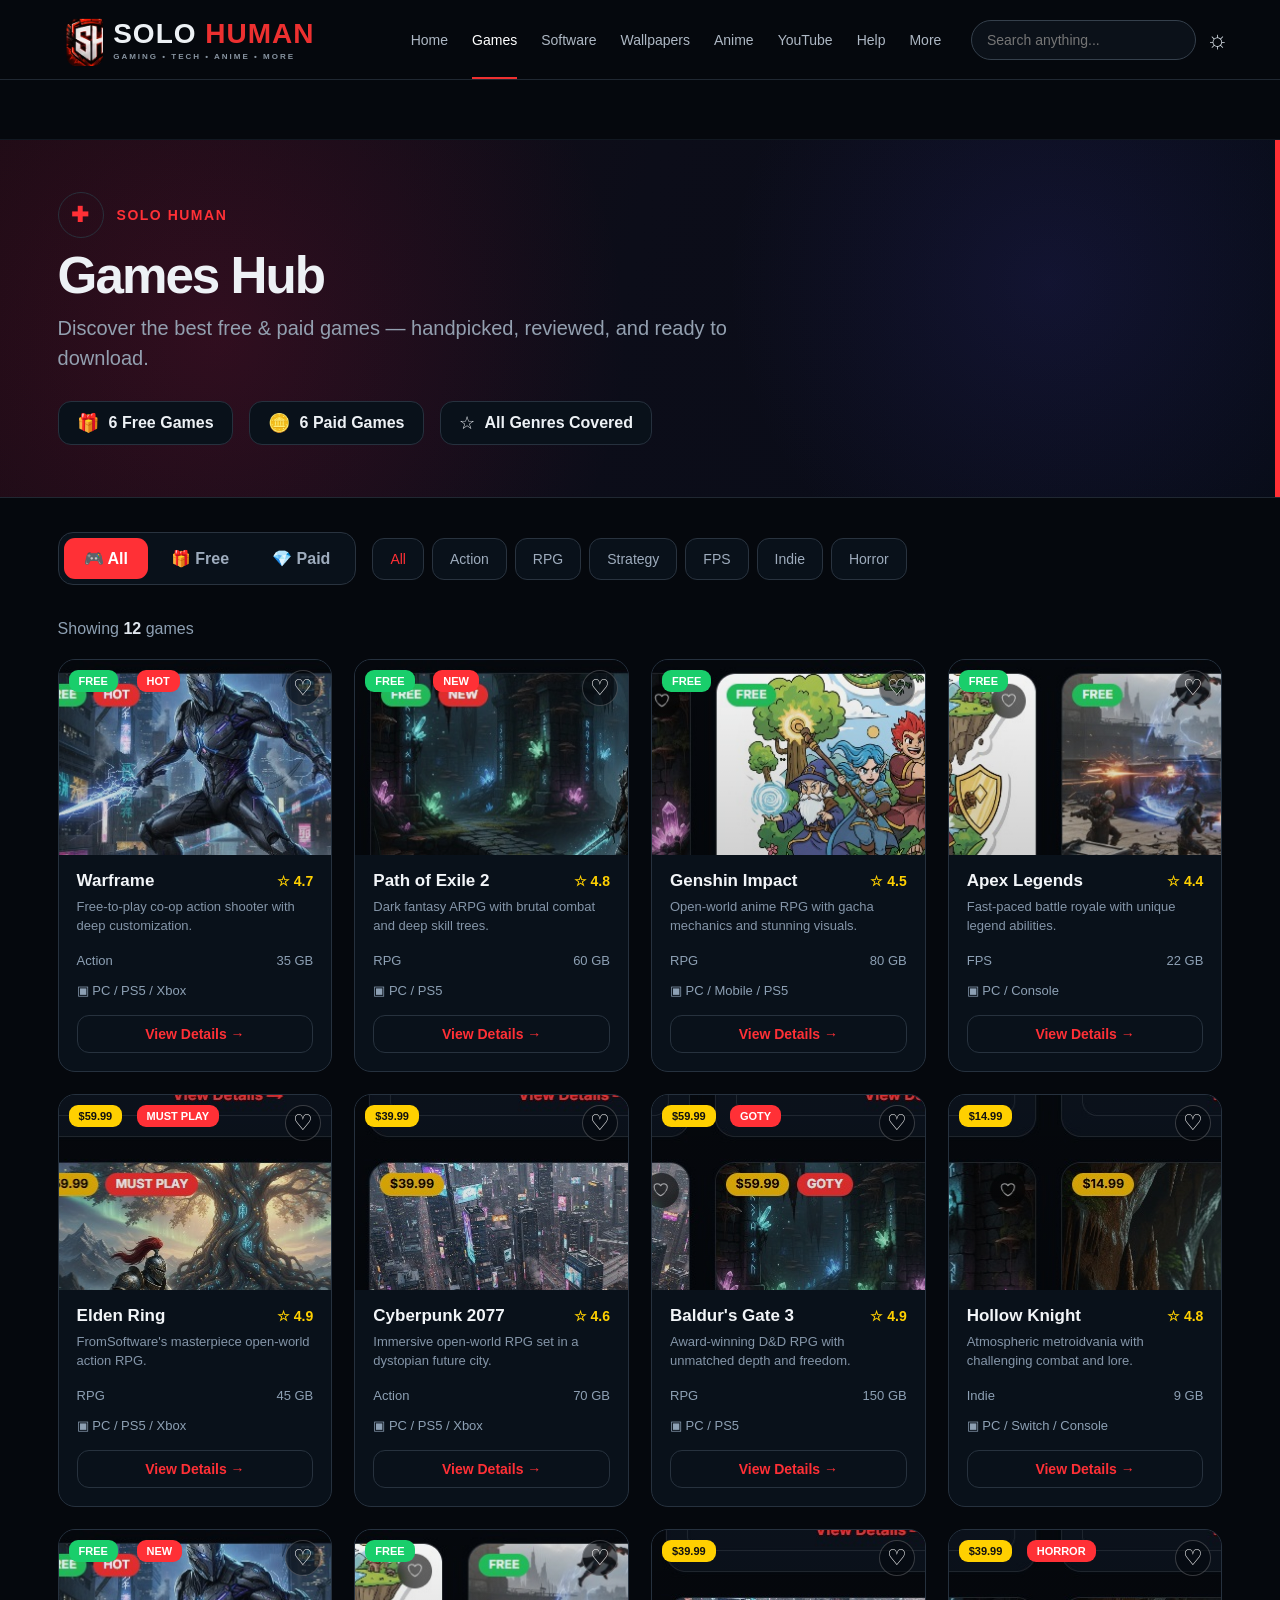
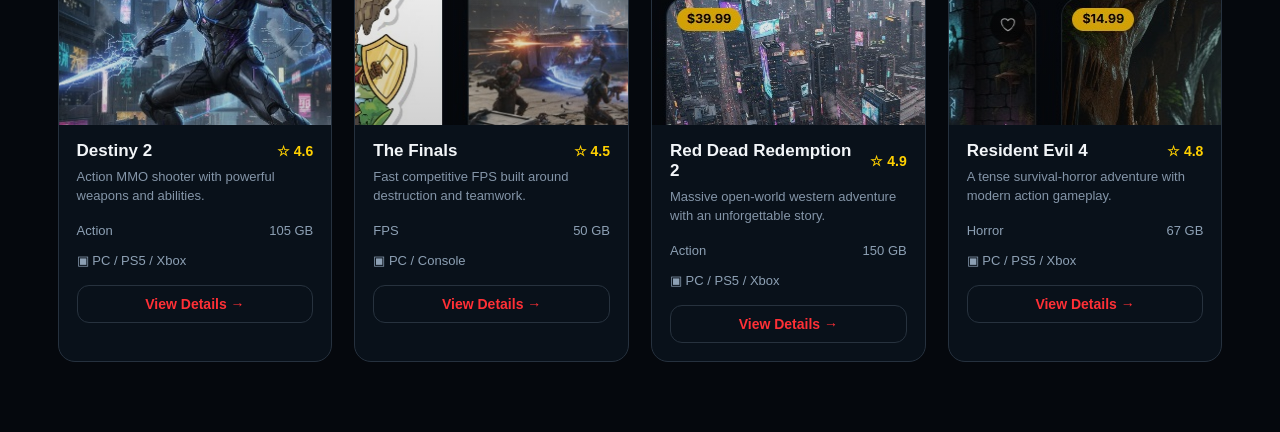
==== games.html @ 9a45461b "Add files via upload" ====
<!doctype html>
<html lang="en">
<head>
<meta charset="utf-8">
<meta name="viewport" content="width=device-width,initial-scale=1">
<title>Games Hub — Solo Human</title>
<style>
*{box-sizing:border-box}
html{scroll-behavior:smooth}
body{margin:0;background:#05080d;color:#edf1f5;font-family:Inter,Segoe UI,Arial,sans-serif}
a{text-decoration:none;color:inherit}
.games-nav{height:80px;display:flex;align-items:center;gap:28px;padding:0 4%;background:#05080d;border-bottom:1px solid #202832}
.brand{display:flex;align-items:center;gap:10px;min-width:330px}
.brand img{width:52px;height:52px;object-fit:cover;border-radius:10px}
.brand span{font-size:28px;font-weight:900;letter-spacing:1px}
.brand i{font-style:normal;color:#ed3030}
.brand small{display:block;font-size:8px;color:#8793a0;letter-spacing:2px;margin-top:2px}
.games-nav nav{display:flex;gap:24px;flex:1;justify-content:center}
.games-nav nav a{font-size:14px;color:#aeb8c4;padding:31px 0;position:relative}
.games-nav nav a:hover,.games-nav nav a.active{color:#fff}
.games-nav nav a.active:after{content:"";position:absolute;left:0;right:0;bottom:0;height:2px;background:#ef3030}
.nav-actions{display:flex;align-items:center;gap:10px}
.nav-actions input{width:225px;background:#0b1119;border:1px solid #35404c;border-radius:24px;padding:11px 15px;color:#fff;outline:none;font-size:14px}
.nav-actions span{font-size:25px;color:#d8e0e7}
.spacer{height:60px;background:#05080d;border-bottom:1px solid #111821}

.games-hero{position:relative;min-height:358px;padding:52px 4.5% 48px;overflow:hidden;border-bottom:1px solid #202832;background:
radial-gradient(circle at 82% 40%,rgba(65,60,180,.16),transparent 30%),
radial-gradient(circle at 17% 55%,rgba(190,25,75,.17),transparent 38%),
linear-gradient(105deg,#190b14 0%,#0c0d19 48%,#080c18 100%)}
.games-hero:after{content:"";position:absolute;right:0;top:0;width:5px;height:100%;background:#ff3036}
.games-hero-inner{max-width:1510px;margin:auto}
.games-kicker{display:flex;align-items:center;gap:13px;margin-bottom:12px;color:#ff3036;font-size:14px;font-weight:900;letter-spacing:1.5px}
.games-kicker-icon{display:grid;place-items:center;width:46px;height:46px;border:1px solid #29303b;border-radius:50%;font-size:21px}
.games-hero h1{margin:0 0 12px;font-size:clamp(48px,4vw,62px);line-height:1;font-weight:900;letter-spacing:-2px}
.games-hero p{max-width:760px;margin:0;color:#93a0b0;font-size:20px;line-height:1.5}
.games-stats{display:flex;flex-wrap:wrap;gap:16px;margin-top:28px}
.games-stat{display:flex;align-items:center;gap:10px;padding:10px 18px;border:1px solid #26313e;border-radius:13px;background:#09111a;font-size:16px}
.games-stat span{font-size:18px}

.games-content{max-width:1510px;margin:auto;padding:34px 4.5% 70px}
.games-filters{display:flex;align-items:center;gap:16px;flex-wrap:wrap;margin-bottom:35px}
.price-filter{display:flex;align-items:center;padding:5px;gap:3px;border:1px solid #29333f;border-radius:15px;background:#09111a}
.game-filter,.genre-filter{border:0;color:#9eacbd;background:transparent;cursor:pointer;font:inherit}
.game-filter{padding:11px 20px;border-radius:11px;font-weight:700}
.game-filter.active{color:#fff;background:#ff3036}
.genre-filters{display:flex;flex-wrap:wrap;gap:8px}
.genre-filter{padding:12px 17px;border:1px solid #29333f;border-radius:12px;background:#09111a;font-size:14px}
.genre-filter.active{color:#ff3036}
.games-result{margin-bottom:21px;color:#8ea0b3;font-size:16px}
.games-result b{color:#dfe5ec}

.games-grid{display:grid;grid-template-columns:repeat(4,minmax(0,1fr));gap:22px}
.game-card{overflow:hidden;border:1px solid #26313e;border-radius:17px;background:#09111a;transition:.2s}
.game-card:hover{transform:translateY(-4px);border-color:#3a4654}
.game-art{position:relative;height:195px;overflow:hidden;background:#111923 center/cover no-repeat}
.game-art:after{content:"";position:absolute;inset:0;background:linear-gradient(180deg,rgba(0,0,0,.03),rgba(0,0,0,.18))}
.game-badge,.game-tag{position:absolute;top:10px;z-index:2;padding:5px 10px;border-radius:9px;font-size:11px;font-weight:900}
.game-badge{left:10px}
.game-tag{left:78px}
.game-badge.free{color:#fff;background:#19ce6b}
.game-badge.paid{color:#111;background:#ffd000}
.game-tag{color:#fff;background:#ff3036}
.favorite{position:absolute;top:10px;right:10px;z-index:3;width:36px;height:36px;border:1px solid rgba(255,255,255,.2);border-radius:50%;color:#fff;background:rgba(5,8,13,.55);cursor:pointer;font-size:22px}
.favorite.saved{color:#ff4a4a}
.game-art strong{display:none}
.game-body{padding:16px 18px 18px}
.game-title-row{display:flex;align-items:center;justify-content:space-between;gap:10px}
.game-title-row h3{margin:0;color:#f2f5f8;font-size:17px}
.game-rating{flex-shrink:0;color:#ffd000;font-size:14px;font-weight:800}
.game-body>p{min-height:42px;margin:7px 0 13px;color:#8495a8;font-size:13px;line-height:1.45}
.game-meta{display:flex;justify-content:space-between;margin-bottom:15px;color:#8da0b4;font-size:13px}
.game-platforms{margin-bottom:17px;color:#8da0b4;font-size:13px}
.game-details{display:block;width:100%;padding:10px;border:1px solid #27323e;border-radius:12px;text-align:center;color:#ff3036;font-size:14px;font-weight:800}
.game-details:hover{color:#fff;background:#ff3036}
.game-hidden{display:none!important}

@media(max-width:1200px){.games-grid{grid-template-columns:repeat(3,minmax(0,1fr))}.games-nav nav{gap:15px}.brand{min-width:270px}}
@media(max-width:900px){.games-nav nav{display:none}.games-grid{grid-template-columns:repeat(2,minmax(0,1fr))}.brand{min-width:auto}.nav-actions input{width:170px}}
@media(max-width:600px){.games-grid{grid-template-columns:1fr}.games-hero{padding:48px 6%}.games-content{padding-left:6%;padding-right:6%}.games-hero p{font-size:17px}.games-stat{width:100%}.games-filters{align-items:stretch;flex-direction:column}}
</style>
</head>
<body>
<header class="games-nav">
  <a class="brand" href="index.html">
    <img src="sh-logo.png" alt="SH">
    <span>SOLO <i>HUMAN</i><small>GAMING • TECH • ANIME • MORE</small></span>
  </a>
  <nav>
    <a href="index.html">Home</a>
    <a class="active" href="games.html">Games</a>
    <a href="index.html#software">Software</a>
    <a href="index.html#wallpapers">Wallpapers</a>
    <a href="index.html#anime">Anime</a>
    <a href="index.html#youtube">YouTube</a>
    <a href="index.html#support">Help</a>
    <a href="index.html#more">More</a>
  </nav>
  <div class="nav-actions">
    <input placeholder="Search anything..." aria-label="Search">
    <span>☼</span>
  </div>
</header>

<div class="spacer"></div>

<section class="games-hero">
  <div class="games-hero-inner">
    <div class="games-kicker"><span class="games-kicker-icon">✚</span> SOLO HUMAN</div>
    <h1>Games Hub</h1>
    <p>Discover the best free &amp; paid games — handpicked, reviewed, and ready to download.</p>
    <div class="games-stats">
      <div class="games-stat"><span>🎁</span><strong>6 Free Games</strong></div>
      <div class="games-stat"><span>🪙</span><strong>6 Paid Games</strong></div>
      <div class="games-stat"><span>☆</span><strong>All Genres Covered</strong></div>
    </div>
  </div>
</section>

<main class="games-content">
  <div class="games-filters">
    <div class="price-filter">
      <button class="game-filter active" data-type="all">🎮 All</button>
      <button class="game-filter" data-type="free">🎁 Free</button>
      <button class="game-filter" data-type="paid">💎 Paid</button>
    </div>
    <div class="genre-filters">
      <button class="genre-filter active" data-genre="all">All</button>
      <button class="genre-filter" data-genre="Action">Action</button>
      <button class="genre-filter" data-genre="RPG">RPG</button>
      <button class="genre-filter" data-genre="Strategy">Strategy</button>
      <button class="genre-filter" data-genre="FPS">FPS</button>
      <button class="genre-filter" data-genre="Indie">Indie</button>
      <button class="genre-filter" data-genre="Horror">Horror</button>
    </div>
  </div>

  <div class="games-result">Showing <b id="gameResultCount">12</b> games</div>
  <div class="games-grid">
    
      <article class="game-card" data-type="free" data-genre="Action">
        <div class="game-art" style="background-image:url('assets/warframe.jpg')">
          <span class="game-badge free">FREE</span>
          <span class="game-tag">HOT</span>
          <button class="favorite" aria-label="Favorite Warframe">♡</button>
        </div>
        <div class="game-body">
          <div class="game-title-row"><h3>Warframe</h3><span class="game-rating">☆ 4.7</span></div>
          <p>Free-to-play co-op action shooter with deep customization.</p>
          <div class="game-meta"><span>Action</span><span>35 GB</span></div>
          <div class="game-platforms">▣ PC / PS5 / Xbox</div>
          <a class="game-details" href="#" data-name="Warframe">View Details →</a>
        </div>
      </article>
    
      <article class="game-card" data-type="free" data-genre="RPG">
        <div class="game-art" style="background-image:url('assets/poe.jpg')">
          <span class="game-badge free">FREE</span>
          <span class="game-tag">NEW</span>
          <button class="favorite" aria-label="Favorite Path of Exile 2">♡</button>
        </div>
        <div class="game-body">
          <div class="game-title-row"><h3>Path of Exile 2</h3><span class="game-rating">☆ 4.8</span></div>
          <p>Dark fantasy ARPG with brutal combat and deep skill trees.</p>
          <div class="game-meta"><span>RPG</span><span>60 GB</span></div>
          <div class="game-platforms">▣ PC / PS5</div>
          <a class="game-details" href="#" data-name="Path of Exile 2">View Details →</a>
        </div>
      </article>
    
      <article class="game-card" data-type="free" data-genre="RPG">
        <div class="game-art" style="background-image:url('assets/genshin.jpg')">
          <span class="game-badge free">FREE</span>
          
          <button class="favorite" aria-label="Favorite Genshin Impact">♡</button>
        </div>
        <div class="game-body">
          <div class="game-title-row"><h3>Genshin Impact</h3><span class="game-rating">☆ 4.5</span></div>
          <p>Open-world anime RPG with gacha mechanics and stunning visuals.</p>
          <div class="game-meta"><span>RPG</span><span>80 GB</span></div>
          <div class="game-platforms">▣ PC / Mobile / PS5</div>
          <a class="game-details" href="#" data-name="Genshin Impact">View Details →</a>
        </div>
      </article>
    
      <article class="game-card" data-type="free" data-genre="FPS">
        <div class="game-art" style="background-image:url('assets/apex.jpg')">
          <span class="game-badge free">FREE</span>
          
          <button class="favorite" aria-label="Favorite Apex Legends">♡</button>
        </div>
        <div class="game-body">
          <div class="game-title-row"><h3>Apex Legends</h3><span class="game-rating">☆ 4.4</span></div>
          <p>Fast-paced battle royale with unique legend abilities.</p>
          <div class="game-meta"><span>FPS</span><span>22 GB</span></div>
          <div class="game-platforms">▣ PC / Console</div>
          <a class="game-details" href="#" data-name="Apex Legends">View Details →</a>
        </div>
      </article>
    
      <article class="game-card" data-type="paid" data-genre="RPG">
        <div class="game-art" style="background-image:url('assets/elden.jpg')">
          <span class="game-badge paid">$59.99</span>
          <span class="game-tag">MUST PLAY</span>
          <button class="favorite" aria-label="Favorite Elden Ring">♡</button>
        </div>
        <div class="game-body">
          <div class="game-title-row"><h3>Elden Ring</h3><span class="game-rating">☆ 4.9</span></div>
          <p>FromSoftware's masterpiece open-world action RPG.</p>
          <div class="game-meta"><span>RPG</span><span>45 GB</span></div>
          <div class="game-platforms">▣ PC / PS5 / Xbox</div>
          <a class="game-details" href="#" data-name="Elden Ring">View Details →</a>
        </div>
      </article>
    
      <article class="game-card" data-type="paid" data-genre="Action">
        <div class="game-art" style="background-image:url('assets/cyberpunk.jpg')">
          <span class="game-badge paid">$39.99</span>
          
          <button class="favorite" aria-label="Favorite Cyberpunk 2077">♡</button>
        </div>
        <div class="game-body">
          <div class="game-title-row"><h3>Cyberpunk 2077</h3><span class="game-rating">☆ 4.6</span></div>
          <p>Immersive open-world RPG set in a dystopian future city.</p>
          <div class="game-meta"><span>Action</span><span>70 GB</span></div>
          <div class="game-platforms">▣ PC / PS5 / Xbox</div>
          <a class="game-details" href="#" data-name="Cyberpunk 2077">View Details →</a>
        </div>
      </article>
    
      <article class="game-card" data-type="paid" data-genre="RPG">
        <div class="game-art" style="background-image:url('assets/bg3.jpg')">
          <span class="game-badge paid">$59.99</span>
          <span class="game-tag">GOTY</span>
          <button class="favorite" aria-label="Favorite Baldur's Gate 3">♡</button>
        </div>
        <div class="game-body">
          <div class="game-title-row"><h3>Baldur's Gate 3</h3><span class="game-rating">☆ 4.9</span></div>
          <p>Award-winning D&D RPG with unmatched depth and freedom.</p>
          <div class="game-meta"><span>RPG</span><span>150 GB</span></div>
          <div class="game-platforms">▣ PC / PS5</div>
          <a class="game-details" href="#" data-name="Baldur's Gate 3">View Details →</a>
        </div>
      </article>
    
      <article class="game-card" data-type="paid" data-genre="Indie">
        <div class="game-art" style="background-image:url('assets/hollow.jpg')">
          <span class="game-badge paid">$14.99</span>
          
          <button class="favorite" aria-label="Favorite Hollow Knight">♡</button>
        </div>
        <div class="game-body">
          <div class="game-title-row"><h3>Hollow Knight</h3><span class="game-rating">☆ 4.8</span></div>
          <p>Atmospheric metroidvania with challenging combat and lore.</p>
          <div class="game-meta"><span>Indie</span><span>9 GB</span></div>
          <div class="game-platforms">▣ PC / Switch / Console</div>
          <a class="game-details" href="#" data-name="Hollow Knight">View Details →</a>
        </div>
      </article>
    
      <article class="game-card" data-type="free" data-genre="Action">
        <div class="game-art" style="background-image:url('assets/warframe.jpg')">
          <span class="game-badge free">FREE</span>
          <span class="game-tag">NEW</span>
          <button class="favorite" aria-label="Favorite Destiny 2">♡</button>
        </div>
        <div class="game-body">
          <div class="game-title-row"><h3>Destiny 2</h3><span class="game-rating">☆ 4.6</span></div>
          <p>Action MMO shooter with powerful weapons and abilities.</p>
          <div class="game-meta"><span>Action</span><span>105 GB</span></div>
          <div class="game-platforms">▣ PC / PS5 / Xbox</div>
          <a class="game-details" href="#" data-name="Destiny 2">View Details →</a>
        </div>
      </article>
    
      <article class="game-card" data-type="free" data-genre="FPS">
        <div class="game-art" style="background-image:url('assets/apex.jpg')">
          <span class="game-badge free">FREE</span>
          
          <button class="favorite" aria-label="Favorite The Finals">♡</button>
        </div>
        <div class="game-body">
          <div class="game-title-row"><h3>The Finals</h3><span class="game-rating">☆ 4.5</span></div>
          <p>Fast competitive FPS built around destruction and teamwork.</p>
          <div class="game-meta"><span>FPS</span><span>50 GB</span></div>
          <div class="game-platforms">▣ PC / Console</div>
          <a class="game-details" href="#" data-name="The Finals">View Details →</a>
        </div>
      </article>
    
      <article class="game-card" data-type="paid" data-genre="Action">
        <div class="game-art" style="background-image:url('assets/cyberpunk.jpg')">
          <span class="game-badge paid">$39.99</span>
          
          <button class="favorite" aria-label="Favorite Red Dead Redemption 2">♡</button>
        </div>
        <div class="game-body">
          <div class="game-title-row"><h3>Red Dead Redemption 2</h3><span class="game-rating">☆ 4.9</span></div>
          <p>Massive open-world western adventure with an unforgettable story.</p>
          <div class="game-meta"><span>Action</span><span>150 GB</span></div>
          <div class="game-platforms">▣ PC / PS5 / Xbox</div>
          <a class="game-details" href="#" data-name="Red Dead Redemption 2">View Details →</a>
        </div>
      </article>
    
      <article class="game-card" data-type="paid" data-genre="Horror">
        <div class="game-art" style="background-image:url('assets/hollow.jpg')">
          <span class="game-badge paid">$39.99</span>
          <span class="game-tag">HORROR</span>
          <button class="favorite" aria-label="Favorite Resident Evil 4">♡</button>
        </div>
        <div class="game-body">
          <div class="game-title-row"><h3>Resident Evil 4</h3><span class="game-rating">☆ 4.8</span></div>
          <p>A tense survival-horror adventure with modern action gameplay.</p>
          <div class="game-meta"><span>Horror</span><span>67 GB</span></div>
          <div class="game-platforms">▣ PC / PS5 / Xbox</div>
          <a class="game-details" href="#" data-name="Resident Evil 4">View Details →</a>
        </div>
      </article>
    
  </div>
</main>

<script>
document.addEventListener("DOMContentLoaded", () => {
  const cards = [...document.querySelectorAll(".game-card")];
  const count = document.getElementById("gameResultCount");
  let type = "all";
  let genre = "all";

  function render() {
    let visible = 0;
    cards.forEach(card => {
      const okType = type === "all" || card.dataset.type === type;
      const okGenre = genre === "all" || card.dataset.genre === genre;
      card.classList.toggle("game-hidden", !(okType && okGenre));
      if (okType && okGenre) visible++;
    });
    count.textContent = visible;
  }

  document.querySelectorAll(".game-filter").forEach(btn => {
    btn.addEventListener("click", () => {
      document.querySelectorAll(".game-filter").forEach(b => b.classList.remove("active"));
      btn.classList.add("active");
      type = btn.dataset.type;
      render();
    });
  });

  document.querySelectorAll(".genre-filter").forEach(btn => {
    btn.addEventListener("click", () => {
      document.querySelectorAll(".genre-filter").forEach(b => b.classList.remove("active"));
      btn.classList.add("active");
      genre = btn.dataset.genre;
      render();
    });
  });

  document.querySelectorAll(".favorite").forEach(btn => {
    btn.addEventListener("click", e => {
      e.preventDefault();
      btn.classList.toggle("saved");
      btn.textContent = btn.classList.contains("saved") ? "♥" : "♡";
    });
  });

  document.querySelectorAll(".game-details").forEach(link => {
    link.addEventListener("click", e => {
      e.preventDefault();
      alert(link.dataset.name + "\n\nGame details page coming next.");
    });
  });

  render();
});
</script>
</body>
</html>
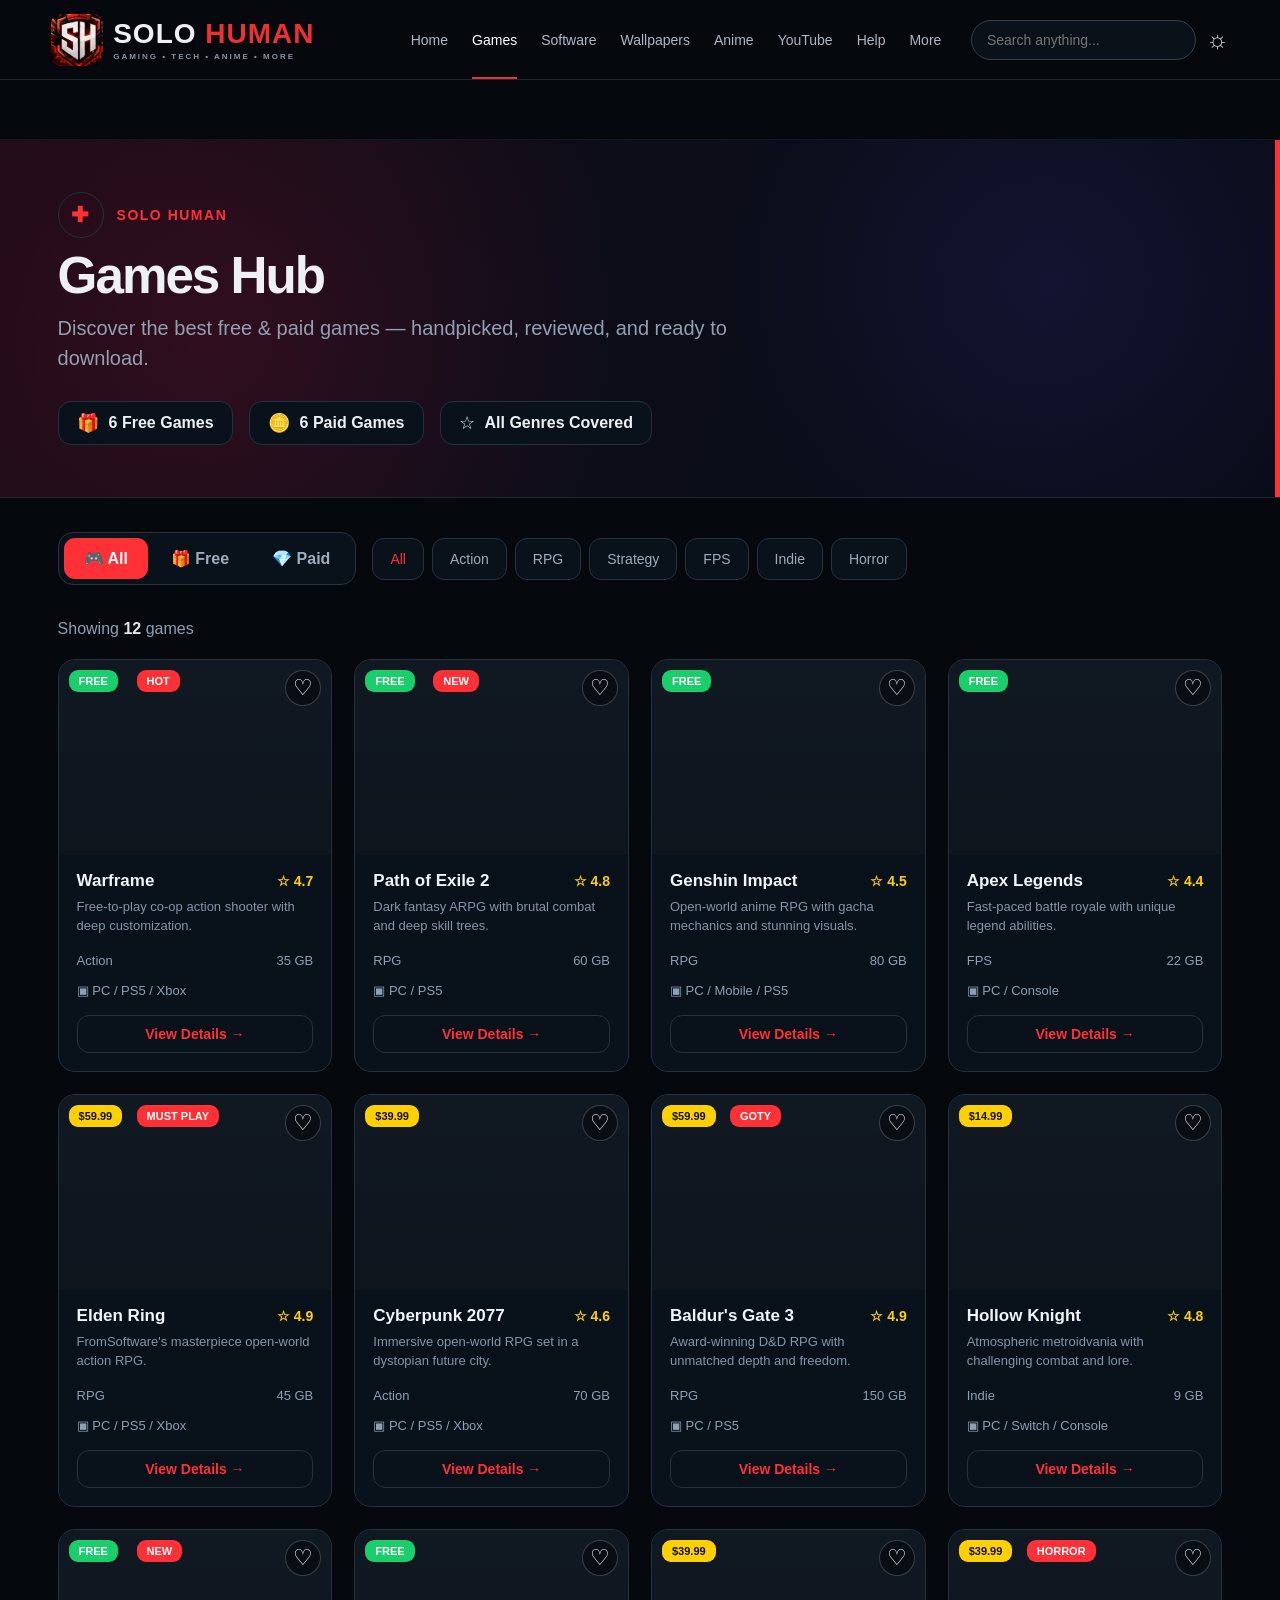
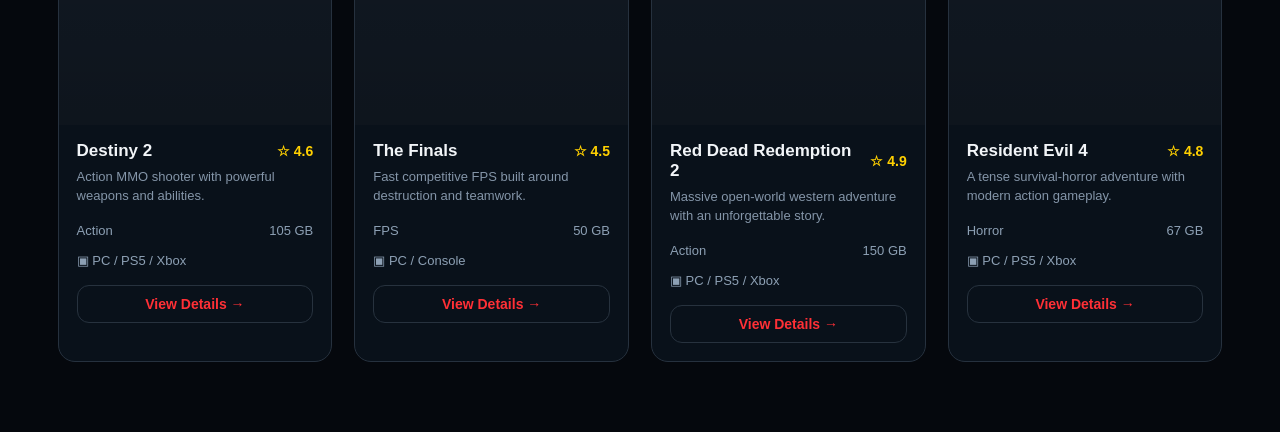
==== commit e0ec0b87: "Add files via upload" ====
--- a/games.html
+++ b/games.html
@@ -1,33 +1,27 @@
 <!doctype html>
 <html lang="en">
-<head>
-<meta charset="utf-8">
-<meta name="viewport" content="width=device-width,initial-scale=1">
-<title>Games Hub — Solo Human</title>
-<style>
+<head><meta charset="utf-8"><meta name="viewport" content="width=device-width,initial-scale=1">
+<title>Games Hub — Solo Human</title><link rel="icon" href="sh-logo.png"><style>
 *{box-sizing:border-box}
 html{scroll-behavior:smooth}
 body{margin:0;background:#05080d;color:#edf1f5;font-family:Inter,Segoe UI,Arial,sans-serif}
 a{text-decoration:none;color:inherit}
 .games-nav{height:80px;display:flex;align-items:center;gap:28px;padding:0 4%;background:#05080d;border-bottom:1px solid #202832}
-.brand{display:flex;align-items:center;gap:10px;min-width:330px}
-.brand img{width:52px;height:52px;object-fit:cover;border-radius:10px}
-.brand span{font-size:28px;font-weight:900;letter-spacing:1px}
-.brand i{font-style:normal;color:#ed3030}
-.brand small{display:block;font-size:8px;color:#8793a0;letter-spacing:2px;margin-top:2px}
+.games-brand{display:flex;align-items:center;gap:10px;min-width:330px}
+.games-brand img{width:52px;height:52px;object-fit:cover;border-radius:10px}
+.games-brand span{font-size:28px;font-weight:900;letter-spacing:1px}
+.games-brand i{font-style:normal;color:#ed3030}
+.games-brand small{display:block;font-size:8px;color:#8793a0;letter-spacing:2px;margin-top:2px}
 .games-nav nav{display:flex;gap:24px;flex:1;justify-content:center}
 .games-nav nav a{font-size:14px;color:#aeb8c4;padding:31px 0;position:relative}
 .games-nav nav a:hover,.games-nav nav a.active{color:#fff}
 .games-nav nav a.active:after{content:"";position:absolute;left:0;right:0;bottom:0;height:2px;background:#ef3030}
-.nav-actions{display:flex;align-items:center;gap:10px}
-.nav-actions input{width:225px;background:#0b1119;border:1px solid #35404c;border-radius:24px;padding:11px 15px;color:#fff;outline:none;font-size:14px}
-.nav-actions span{font-size:25px;color:#d8e0e7}
-.spacer{height:60px;background:#05080d;border-bottom:1px solid #111821}
+.games-actions{display:flex;align-items:center;gap:10px}
+.games-actions input{width:225px;background:#0b1119;border:1px solid #35404c;border-radius:24px;padding:11px 15px;color:#fff;outline:none;font-size:14px}
+.games-actions span{font-size:25px;color:#d8e0e7}
+.games-spacer{height:60px;background:#05080d;border-bottom:1px solid #111821}
 
-.games-hero{position:relative;min-height:358px;padding:52px 4.5% 48px;overflow:hidden;border-bottom:1px solid #202832;background:
-radial-gradient(circle at 82% 40%,rgba(65,60,180,.16),transparent 30%),
-radial-gradient(circle at 17% 55%,rgba(190,25,75,.17),transparent 38%),
-linear-gradient(105deg,#190b14 0%,#0c0d19 48%,#080c18 100%)}
+.games-hero{position:relative;min-height:358px;padding:52px 4.5% 48px;overflow:hidden;border-bottom:1px solid #202832;background:radial-gradient(circle at 82% 40%,rgba(65,60,180,.16),transparent 30%),radial-gradient(circle at 17% 55%,rgba(190,25,75,.17),transparent 38%),linear-gradient(105deg,#190b14 0%,#0c0d19 48%,#080c18 100%)}
 .games-hero:after{content:"";position:absolute;right:0;top:0;width:5px;height:100%;background:#ff3036}
 .games-hero-inner{max-width:1510px;margin:auto}
 .games-kicker{display:flex;align-items:center;gap:13px;margin-bottom:12px;color:#ff3036;font-size:14px;font-weight:900;letter-spacing:1.5px}
@@ -37,7 +31,6 @@
 .games-stats{display:flex;flex-wrap:wrap;gap:16px;margin-top:28px}
 .games-stat{display:flex;align-items:center;gap:10px;padding:10px 18px;border:1px solid #26313e;border-radius:13px;background:#09111a;font-size:16px}
 .games-stat span{font-size:18px}
-
 .games-content{max-width:1510px;margin:auto;padding:34px 4.5% 70px}
 .games-filters{display:flex;align-items:center;gap:16px;flex-wrap:wrap;margin-bottom:35px}
 .price-filter{display:flex;align-items:center;padding:5px;gap:3px;border:1px solid #29333f;border-radius:15px;background:#09111a}
@@ -49,7 +42,6 @@
 .genre-filter.active{color:#ff3036}
 .games-result{margin-bottom:21px;color:#8ea0b3;font-size:16px}
 .games-result b{color:#dfe5ec}
-
 .games-grid{display:grid;grid-template-columns:repeat(4,minmax(0,1fr));gap:22px}
 .game-card{overflow:hidden;border:1px solid #26313e;border-radius:17px;background:#09111a;transition:.2s}
 .game-card:hover{transform:translateY(-4px);border-color:#3a4654}
@@ -63,7 +55,6 @@
 .game-tag{color:#fff;background:#ff3036}
 .favorite{position:absolute;top:10px;right:10px;z-index:3;width:36px;height:36px;border:1px solid rgba(255,255,255,.2);border-radius:50%;color:#fff;background:rgba(5,8,13,.55);cursor:pointer;font-size:22px}
 .favorite.saved{color:#ff4a4a}
-.game-art strong{display:none}
 .game-body{padding:16px 18px 18px}
 .game-title-row{display:flex;align-items:center;justify-content:space-between;gap:10px}
 .game-title-row h3{margin:0;color:#f2f5f8;font-size:17px}
@@ -74,306 +65,99 @@
 .game-details{display:block;width:100%;padding:10px;border:1px solid #27323e;border-radius:12px;text-align:center;color:#ff3036;font-size:14px;font-weight:800}
 .game-details:hover{color:#fff;background:#ff3036}
 .game-hidden{display:none!important}
-
-@media(max-width:1200px){.games-grid{grid-template-columns:repeat(3,minmax(0,1fr))}.games-nav nav{gap:15px}.brand{min-width:270px}}
-@media(max-width:900px){.games-nav nav{display:none}.games-grid{grid-template-columns:repeat(2,minmax(0,1fr))}.brand{min-width:auto}.nav-actions input{width:170px}}
+@media(max-width:1200px){.games-grid{grid-template-columns:repeat(3,minmax(0,1fr))}.games-nav nav{gap:15px}.games-brand{min-width:270px}}
+@media(max-width:900px){.games-nav nav{display:none}.games-grid{grid-template-columns:repeat(2,minmax(0,1fr))}.games-brand{min-width:auto}.games-actions input{width:170px}}
 @media(max-width:600px){.games-grid{grid-template-columns:1fr}.games-hero{padding:48px 6%}.games-content{padding-left:6%;padding-right:6%}.games-hero p{font-size:17px}.games-stat{width:100%}.games-filters{align-items:stretch;flex-direction:column}}
-</style>
-</head>
+</style></head>
 <body>
 <header class="games-nav">
-  <a class="brand" href="index.html">
-    <img src="sh-logo.png" alt="SH">
-    <span>SOLO <i>HUMAN</i><small>GAMING • TECH • ANIME • MORE</small></span>
-  </a>
-  <nav>
-    <a href="index.html">Home</a>
-    <a class="active" href="games.html">Games</a>
-    <a href="index.html#software">Software</a>
-    <a href="index.html#wallpapers">Wallpapers</a>
-    <a href="index.html#anime">Anime</a>
-    <a href="index.html#youtube">YouTube</a>
-    <a href="index.html#support">Help</a>
-    <a href="index.html#more">More</a>
-  </nav>
-  <div class="nav-actions">
-    <input placeholder="Search anything..." aria-label="Search">
-    <span>☼</span>
-  </div>
+<a class="games-brand" href="index.html"><img src="sh-logo.png" alt="SH"><span>SOLO <i>HUMAN</i><small>GAMING • TECH • ANIME • MORE</small></span></a>
+<nav><a href="index.html">Home</a><a class="active" href="games.html">Games</a><a href="index.html#software">Software</a><a href="index.html#wallpapers">Wallpapers</a><a href="index.html#anime">Anime</a><a href="index.html#youtube">YouTube</a><a href="index.html#support">Help</a><a href="index.html#more">More</a></nav>
+<div class="games-actions"><input placeholder="Search anything..."><span>☼</span></div>
 </header>
-
-<div class="spacer"></div>
-
-<section class="games-hero">
-  <div class="games-hero-inner">
-    <div class="games-kicker"><span class="games-kicker-icon">✚</span> SOLO HUMAN</div>
-    <h1>Games Hub</h1>
-    <p>Discover the best free &amp; paid games — handpicked, reviewed, and ready to download.</p>
-    <div class="games-stats">
-      <div class="games-stat"><span>🎁</span><strong>6 Free Games</strong></div>
-      <div class="games-stat"><span>🪙</span><strong>6 Paid Games</strong></div>
-      <div class="games-stat"><span>☆</span><strong>All Genres Covered</strong></div>
-    </div>
-  </div>
-</section>
-
+<div class="games-spacer"></div>
+<section class="games-hero"><div class="games-hero-inner">
+<div class="games-kicker"><span class="games-kicker-icon">✚</span> SOLO HUMAN</div>
+<h1>Games Hub</h1><p>Discover the best free &amp; paid games — handpicked, reviewed, and ready to download.</p>
+<div class="games-stats"><div class="games-stat"><span>🎁</span><strong>6 Free Games</strong></div><div class="games-stat"><span>🪙</span><strong>6 Paid Games</strong></div><div class="games-stat"><span>☆</span><strong>All Genres Covered</strong></div></div>
+</div></section>
 <main class="games-content">
-  <div class="games-filters">
-    <div class="price-filter">
-      <button class="game-filter active" data-type="all">🎮 All</button>
-      <button class="game-filter" data-type="free">🎁 Free</button>
-      <button class="game-filter" data-type="paid">💎 Paid</button>
-    </div>
-    <div class="genre-filters">
-      <button class="genre-filter active" data-genre="all">All</button>
-      <button class="genre-filter" data-genre="Action">Action</button>
-      <button class="genre-filter" data-genre="RPG">RPG</button>
-      <button class="genre-filter" data-genre="Strategy">Strategy</button>
-      <button class="genre-filter" data-genre="FPS">FPS</button>
-      <button class="genre-filter" data-genre="Indie">Indie</button>
-      <button class="genre-filter" data-genre="Horror">Horror</button>
-    </div>
-  </div>
-
-  <div class="games-result">Showing <b id="gameResultCount">12</b> games</div>
-  <div class="games-grid">
-    
-      <article class="game-card" data-type="free" data-genre="Action">
-        <div class="game-art" style="background-image:url('assets/warframe.jpg')">
-          <span class="game-badge free">FREE</span>
-          <span class="game-tag">HOT</span>
-          <button class="favorite" aria-label="Favorite Warframe">♡</button>
-        </div>
-        <div class="game-body">
-          <div class="game-title-row"><h3>Warframe</h3><span class="game-rating">☆ 4.7</span></div>
-          <p>Free-to-play co-op action shooter with deep customization.</p>
-          <div class="game-meta"><span>Action</span><span>35 GB</span></div>
-          <div class="game-platforms">▣ PC / PS5 / Xbox</div>
-          <a class="game-details" href="#" data-name="Warframe">View Details →</a>
-        </div>
-      </article>
-    
-      <article class="game-card" data-type="free" data-genre="RPG">
-        <div class="game-art" style="background-image:url('assets/poe.jpg')">
-          <span class="game-badge free">FREE</span>
-          <span class="game-tag">NEW</span>
-          <button class="favorite" aria-label="Favorite Path of Exile 2">♡</button>
-        </div>
-        <div class="game-body">
-          <div class="game-title-row"><h3>Path of Exile 2</h3><span class="game-rating">☆ 4.8</span></div>
-          <p>Dark fantasy ARPG with brutal combat and deep skill trees.</p>
-          <div class="game-meta"><span>RPG</span><span>60 GB</span></div>
-          <div class="game-platforms">▣ PC / PS5</div>
-          <a class="game-details" href="#" data-name="Path of Exile 2">View Details →</a>
-        </div>
-      </article>
-    
-      <article class="game-card" data-type="free" data-genre="RPG">
-        <div class="game-art" style="background-image:url('assets/genshin.jpg')">
-          <span class="game-badge free">FREE</span>
-          
-          <button class="favorite" aria-label="Favorite Genshin Impact">♡</button>
-        </div>
-        <div class="game-body">
-          <div class="game-title-row"><h3>Genshin Impact</h3><span class="game-rating">☆ 4.5</span></div>
-          <p>Open-world anime RPG with gacha mechanics and stunning visuals.</p>
-          <div class="game-meta"><span>RPG</span><span>80 GB</span></div>
-          <div class="game-platforms">▣ PC / Mobile / PS5</div>
-          <a class="game-details" href="#" data-name="Genshin Impact">View Details →</a>
-        </div>
-      </article>
-    
-      <article class="game-card" data-type="free" data-genre="FPS">
-        <div class="game-art" style="background-image:url('assets/apex.jpg')">
-          <span class="game-badge free">FREE</span>
-          
-          <button class="favorite" aria-label="Favorite Apex Legends">♡</button>
-        </div>
-        <div class="game-body">
-          <div class="game-title-row"><h3>Apex Legends</h3><span class="game-rating">☆ 4.4</span></div>
-          <p>Fast-paced battle royale with unique legend abilities.</p>
-          <div class="game-meta"><span>FPS</span><span>22 GB</span></div>
-          <div class="game-platforms">▣ PC / Console</div>
-          <a class="game-details" href="#" data-name="Apex Legends">View Details →</a>
-        </div>
-      </article>
-    
-      <article class="game-card" data-type="paid" data-genre="RPG">
-        <div class="game-art" style="background-image:url('assets/elden.jpg')">
-          <span class="game-badge paid">$59.99</span>
-          <span class="game-tag">MUST PLAY</span>
-          <button class="favorite" aria-label="Favorite Elden Ring">♡</button>
-        </div>
-        <div class="game-body">
-          <div class="game-title-row"><h3>Elden Ring</h3><span class="game-rating">☆ 4.9</span></div>
-          <p>FromSoftware's masterpiece open-world action RPG.</p>
-          <div class="game-meta"><span>RPG</span><span>45 GB</span></div>
-          <div class="game-platforms">▣ PC / PS5 / Xbox</div>
-          <a class="game-details" href="#" data-name="Elden Ring">View Details →</a>
-        </div>
-      </article>
-    
-      <article class="game-card" data-type="paid" data-genre="Action">
-        <div class="game-art" style="background-image:url('assets/cyberpunk.jpg')">
-          <span class="game-badge paid">$39.99</span>
-          
-          <button class="favorite" aria-label="Favorite Cyberpunk 2077">♡</button>
-        </div>
-        <div class="game-body">
-          <div class="game-title-row"><h3>Cyberpunk 2077</h3><span class="game-rating">☆ 4.6</span></div>
-          <p>Immersive open-world RPG set in a dystopian future city.</p>
-          <div class="game-meta"><span>Action</span><span>70 GB</span></div>
-          <div class="game-platforms">▣ PC / PS5 / Xbox</div>
-          <a class="game-details" href="#" data-name="Cyberpunk 2077">View Details →</a>
-        </div>
-      </article>
-    
-      <article class="game-card" data-type="paid" data-genre="RPG">
-        <div class="game-art" style="background-image:url('assets/bg3.jpg')">
-          <span class="game-badge paid">$59.99</span>
-          <span class="game-tag">GOTY</span>
-          <button class="favorite" aria-label="Favorite Baldur's Gate 3">♡</button>
-        </div>
-        <div class="game-body">
-          <div class="game-title-row"><h3>Baldur's Gate 3</h3><span class="game-rating">☆ 4.9</span></div>
-          <p>Award-winning D&D RPG with unmatched depth and freedom.</p>
-          <div class="game-meta"><span>RPG</span><span>150 GB</span></div>
-          <div class="game-platforms">▣ PC / PS5</div>
-          <a class="game-details" href="#" data-name="Baldur's Gate 3">View Details →</a>
-        </div>
-      </article>
-    
-      <article class="game-card" data-type="paid" data-genre="Indie">
-        <div class="game-art" style="background-image:url('assets/hollow.jpg')">
-          <span class="game-badge paid">$14.99</span>
-          
-          <button class="favorite" aria-label="Favorite Hollow Knight">♡</button>
-        </div>
-        <div class="game-body">
-          <div class="game-title-row"><h3>Hollow Knight</h3><span class="game-rating">☆ 4.8</span></div>
-          <p>Atmospheric metroidvania with challenging combat and lore.</p>
-          <div class="game-meta"><span>Indie</span><span>9 GB</span></div>
-          <div class="game-platforms">▣ PC / Switch / Console</div>
-          <a class="game-details" href="#" data-name="Hollow Knight">View Details →</a>
-        </div>
-      </article>
-    
-      <article class="game-card" data-type="free" data-genre="Action">
-        <div class="game-art" style="background-image:url('assets/warframe.jpg')">
-          <span class="game-badge free">FREE</span>
-          <span class="game-tag">NEW</span>
-          <button class="favorite" aria-label="Favorite Destiny 2">♡</button>
-        </div>
-        <div class="game-body">
-          <div class="game-title-row"><h3>Destiny 2</h3><span class="game-rating">☆ 4.6</span></div>
-          <p>Action MMO shooter with powerful weapons and abilities.</p>
-          <div class="game-meta"><span>Action</span><span>105 GB</span></div>
-          <div class="game-platforms">▣ PC / PS5 / Xbox</div>
-          <a class="game-details" href="#" data-name="Destiny 2">View Details →</a>
-        </div>
-      </article>
-    
-      <article class="game-card" data-type="free" data-genre="FPS">
-        <div class="game-art" style="background-image:url('assets/apex.jpg')">
-          <span class="game-badge free">FREE</span>
-          
-          <button class="favorite" aria-label="Favorite The Finals">♡</button>
-        </div>
-        <div class="game-body">
-          <div class="game-title-row"><h3>The Finals</h3><span class="game-rating">☆ 4.5</span></div>
-          <p>Fast competitive FPS built around destruction and teamwork.</p>
-          <div class="game-meta"><span>FPS</span><span>50 GB</span></div>
-          <div class="game-platforms">▣ PC / Console</div>
-          <a class="game-details" href="#" data-name="The Finals">View Details →</a>
-        </div>
-      </article>
-    
-      <article class="game-card" data-type="paid" data-genre="Action">
-        <div class="game-art" style="background-image:url('assets/cyberpunk.jpg')">
-          <span class="game-badge paid">$39.99</span>
-          
-          <button class="favorite" aria-label="Favorite Red Dead Redemption 2">♡</button>
-        </div>
-        <div class="game-body">
-          <div class="game-title-row"><h3>Red Dead Redemption 2</h3><span class="game-rating">☆ 4.9</span></div>
-          <p>Massive open-world western adventure with an unforgettable story.</p>
-          <div class="game-meta"><span>Action</span><span>150 GB</span></div>
-          <div class="game-platforms">▣ PC / PS5 / Xbox</div>
-          <a class="game-details" href="#" data-name="Red Dead Redemption 2">View Details →</a>
-        </div>
-      </article>
-    
-      <article class="game-card" data-type="paid" data-genre="Horror">
-        <div class="game-art" style="background-image:url('assets/hollow.jpg')">
-          <span class="game-badge paid">$39.99</span>
-          <span class="game-tag">HORROR</span>
-          <button class="favorite" aria-label="Favorite Resident Evil 4">♡</button>
-        </div>
-        <div class="game-body">
-          <div class="game-title-row"><h3>Resident Evil 4</h3><span class="game-rating">☆ 4.8</span></div>
-          <p>A tense survival-horror adventure with modern action gameplay.</p>
-          <div class="game-meta"><span>Horror</span><span>67 GB</span></div>
-          <div class="game-platforms">▣ PC / PS5 / Xbox</div>
-          <a class="game-details" href="#" data-name="Resident Evil 4">View Details →</a>
-        </div>
-      </article>
-    
-  </div>
-</main>
-
-<script>
-document.addEventListener("DOMContentLoaded", () => {
-  const cards = [...document.querySelectorAll(".game-card")];
-  const count = document.getElementById("gameResultCount");
-  let type = "all";
-  let genre = "all";
-
-  function render() {
-    let visible = 0;
-    cards.forEach(card => {
-      const okType = type === "all" || card.dataset.type === type;
-      const okGenre = genre === "all" || card.dataset.genre === genre;
-      card.classList.toggle("game-hidden", !(okType && okGenre));
-      if (okType && okGenre) visible++;
+<div class="games-filters"><div class="price-filter"><button class="game-filter active" data-type="all">🎮 All</button><button class="game-filter" data-type="free">🎁 Free</button><button class="game-filter" data-type="paid">💎 Paid</button></div>
+<div class="genre-filters"><button class="genre-filter active" data-genre="all">All</button><button class="genre-filter" data-genre="Action">Action</button><button class="genre-filter" data-genre="RPG">RPG</button><button class="genre-filter" data-genre="Strategy">Strategy</button><button class="genre-filter" data-genre="FPS">FPS</button><button class="genre-filter" data-genre="Indie">Indie</button><button class="genre-filter" data-genre="Horror">Horror</button></div></div>
+<div class="games-result">Showing <b id="gameResultCount">12</b> games</div><div class="games-grid"><article class="game-card" data-type="free" data-genre="Action">
+<div class="game-art" style="background-image:url("assets/warframe.jpg")"><span class="game-badge free">FREE</span><span class="game-tag">HOT</span><button class="favorite">♡</button></div>
+<div class="game-body"><div class="game-title-row"><h3>Warframe</h3><span class="game-rating">☆ 4.7</span></div>
+<p>Free-to-play co-op action shooter with deep customization.</p><div class="game-meta"><span>Action</span><span>35 GB</span></div><div class="game-platforms">▣ PC / PS5 / Xbox</div>
+<a class="game-details" href="#">View Details →</a></div></article><article class="game-card" data-type="free" data-genre="RPG">
+<div class="game-art" style="background-image:url("assets/poe.jpg")"><span class="game-badge free">FREE</span><span class="game-tag">NEW</span><button class="favorite">♡</button></div>
+<div class="game-body"><div class="game-title-row"><h3>Path of Exile 2</h3><span class="game-rating">☆ 4.8</span></div>
+<p>Dark fantasy ARPG with brutal combat and deep skill trees.</p><div class="game-meta"><span>RPG</span><span>60 GB</span></div><div class="game-platforms">▣ PC / PS5</div>
+<a class="game-details" href="#">View Details →</a></div></article><article class="game-card" data-type="free" data-genre="RPG">
+<div class="game-art" style="background-image:url("assets/genshin.jpg")"><span class="game-badge free">FREE</span><button class="favorite">♡</button></div>
+<div class="game-body"><div class="game-title-row"><h3>Genshin Impact</h3><span class="game-rating">☆ 4.5</span></div>
+<p>Open-world anime RPG with gacha mechanics and stunning visuals.</p><div class="game-meta"><span>RPG</span><span>80 GB</span></div><div class="game-platforms">▣ PC / Mobile / PS5</div>
+<a class="game-details" href="#">View Details →</a></div></article><article class="game-card" data-type="free" data-genre="FPS">
+<div class="game-art" style="background-image:url("assets/apex.jpg")"><span class="game-badge free">FREE</span><button class="favorite">♡</button></div>
+<div class="game-body"><div class="game-title-row"><h3>Apex Legends</h3><span class="game-rating">☆ 4.4</span></div>
+<p>Fast-paced battle royale with unique legend abilities.</p><div class="game-meta"><span>FPS</span><span>22 GB</span></div><div class="game-platforms">▣ PC / Console</div>
+<a class="game-details" href="#">View Details →</a></div></article><article class="game-card" data-type="paid" data-genre="RPG">
+<div class="game-art" style="background-image:url("assets/elden.jpg")"><span class="game-badge paid">$59.99</span><span class="game-tag">MUST PLAY</span><button class="favorite">♡</button></div>
+<div class="game-body"><div class="game-title-row"><h3>Elden Ring</h3><span class="game-rating">☆ 4.9</span></div>
+<p>FromSoftware's masterpiece open-world action RPG.</p><div class="game-meta"><span>RPG</span><span>45 GB</span></div><div class="game-platforms">▣ PC / PS5 / Xbox</div>
+<a class="game-details" href="#">View Details →</a></div></article><article class="game-card" data-type="paid" data-genre="Action">
+<div class="game-art" style="background-image:url("assets/cyberpunk.jpg")"><span class="game-badge paid">$39.99</span><button class="favorite">♡</button></div>
+<div class="game-body"><div class="game-title-row"><h3>Cyberpunk 2077</h3><span class="game-rating">☆ 4.6</span></div>
+<p>Immersive open-world RPG set in a dystopian future city.</p><div class="game-meta"><span>Action</span><span>70 GB</span></div><div class="game-platforms">▣ PC / PS5 / Xbox</div>
+<a class="game-details" href="#">View Details →</a></div></article><article class="game-card" data-type="paid" data-genre="RPG">
+<div class="game-art" style="background-image:url("assets/bg3.jpg")"><span class="game-badge paid">$59.99</span><span class="game-tag">GOTY</span><button class="favorite">♡</button></div>
+<div class="game-body"><div class="game-title-row"><h3>Baldur's Gate 3</h3><span class="game-rating">☆ 4.9</span></div>
+<p>Award-winning D&D RPG with unmatched depth and freedom.</p><div class="game-meta"><span>RPG</span><span>150 GB</span></div><div class="game-platforms">▣ PC / PS5</div>
+<a class="game-details" href="#">View Details →</a></div></article><article class="game-card" data-type="paid" data-genre="Indie">
+<div class="game-art" style="background-image:url("assets/hollow.jpg")"><span class="game-badge paid">$14.99</span><button class="favorite">♡</button></div>
+<div class="game-body"><div class="game-title-row"><h3>Hollow Knight</h3><span class="game-rating">☆ 4.8</span></div>
+<p>Atmospheric metroidvania with challenging combat and lore.</p><div class="game-meta"><span>Indie</span><span>9 GB</span></div><div class="game-platforms">▣ PC / Switch / Console</div>
+<a class="game-details" href="#">View Details →</a></div></article><article class="game-card" data-type="free" data-genre="Action">
+<div class="game-art" style="background-image:url("assets/warframe.jpg")"><span class="game-badge free">FREE</span><span class="game-tag">NEW</span><button class="favorite">♡</button></div>
+<div class="game-body"><div class="game-title-row"><h3>Destiny 2</h3><span class="game-rating">☆ 4.6</span></div>
+<p>Action MMO shooter with powerful weapons and abilities.</p><div class="game-meta"><span>Action</span><span>105 GB</span></div><div class="game-platforms">▣ PC / PS5 / Xbox</div>
+<a class="game-details" href="#">View Details →</a></div></article><article class="game-card" data-type="free" data-genre="FPS">
+<div class="game-art" style="background-image:url("assets/apex.jpg")"><span class="game-badge free">FREE</span><button class="favorite">♡</button></div>
+<div class="game-body"><div class="game-title-row"><h3>The Finals</h3><span class="game-rating">☆ 4.5</span></div>
+<p>Fast competitive FPS built around destruction and teamwork.</p><div class="game-meta"><span>FPS</span><span>50 GB</span></div><div class="game-platforms">▣ PC / Console</div>
+<a class="game-details" href="#">View Details →</a></div></article><article class="game-card" data-type="paid" data-genre="Action">
+<div class="game-art" style="background-image:url("assets/cyberpunk.jpg")"><span class="game-badge paid">$39.99</span><button class="favorite">♡</button></div>
+<div class="game-body"><div class="game-title-row"><h3>Red Dead Redemption 2</h3><span class="game-rating">☆ 4.9</span></div>
+<p>Massive open-world western adventure with an unforgettable story.</p><div class="game-meta"><span>Action</span><span>150 GB</span></div><div class="game-platforms">▣ PC / PS5 / Xbox</div>
+<a class="game-details" href="#">View Details →</a></div></article><article class="game-card" data-type="paid" data-genre="Horror">
+<div class="game-art" style="background-image:url("assets/hollow.jpg")"><span class="game-badge paid">$39.99</span><span class="game-tag">HORROR</span><button class="favorite">♡</button></div>
+<div class="game-body"><div class="game-title-row"><h3>Resident Evil 4</h3><span class="game-rating">☆ 4.8</span></div>
+<p>A tense survival-horror adventure with modern action gameplay.</p><div class="game-meta"><span>Horror</span><span>67 GB</span></div><div class="game-platforms">▣ PC / PS5 / Xbox</div>
+<a class="game-details" href="#">View Details →</a></div></article></div>
+</main><script>
+document.addEventListener("DOMContentLoaded",function(){
+  const cards=[...document.querySelectorAll(".game-card")];
+  const count=document.getElementById("gameResultCount");
+  let type="all",genre="all";
+  function render(){
+    let n=0;
+    cards.forEach(c=>{
+      const ok=(type==="all"||c.dataset.type===type)&&(genre==="all"||c.dataset.genre===genre);
+      c.classList.toggle("game-hidden",!ok);
+      if(ok)n++;
     });
-    count.textContent = visible;
+    count.textContent=n;
   }
-
-  document.querySelectorAll(".game-filter").forEach(btn => {
-    btn.addEventListener("click", () => {
-      document.querySelectorAll(".game-filter").forEach(b => b.classList.remove("active"));
-      btn.classList.add("active");
-      type = btn.dataset.type;
-      render();
-    });
-  });
-
-  document.querySelectorAll(".genre-filter").forEach(btn => {
-    btn.addEventListener("click", () => {
-      document.querySelectorAll(".genre-filter").forEach(b => b.classList.remove("active"));
-      btn.classList.add("active");
-      genre = btn.dataset.genre;
-      render();
-    });
-  });
-
-  document.querySelectorAll(".favorite").forEach(btn => {
-    btn.addEventListener("click", e => {
-      e.preventDefault();
-      btn.classList.toggle("saved");
-      btn.textContent = btn.classList.contains("saved") ? "♥" : "♡";
-    });
-  });
-
-  document.querySelectorAll(".game-details").forEach(link => {
-    link.addEventListener("click", e => {
-      e.preventDefault();
-      alert(link.dataset.name + "\n\nGame details page coming next.");
-    });
-  });
-
+  document.querySelectorAll(".game-filter").forEach(b=>b.addEventListener("click",()=>{
+    document.querySelectorAll(".game-filter").forEach(x=>x.classList.remove("active"));
+    b.classList.add("active"); type=b.dataset.type; render();
+  }));
+  document.querySelectorAll(".genre-filter").forEach(b=>b.addEventListener("click",()=>{
+    document.querySelectorAll(".genre-filter").forEach(x=>x.classList.remove("active"));
+    b.classList.add("active"); genre=b.dataset.genre; render();
+  }));
+  document.querySelectorAll(".favorite").forEach(b=>b.addEventListener("click",()=>{
+    b.classList.toggle("saved"); b.textContent=b.classList.contains("saved")?"♥":"♡";
+  }));
   render();
 });
-</script>
-</body>
-</html>
+</script></body></html>
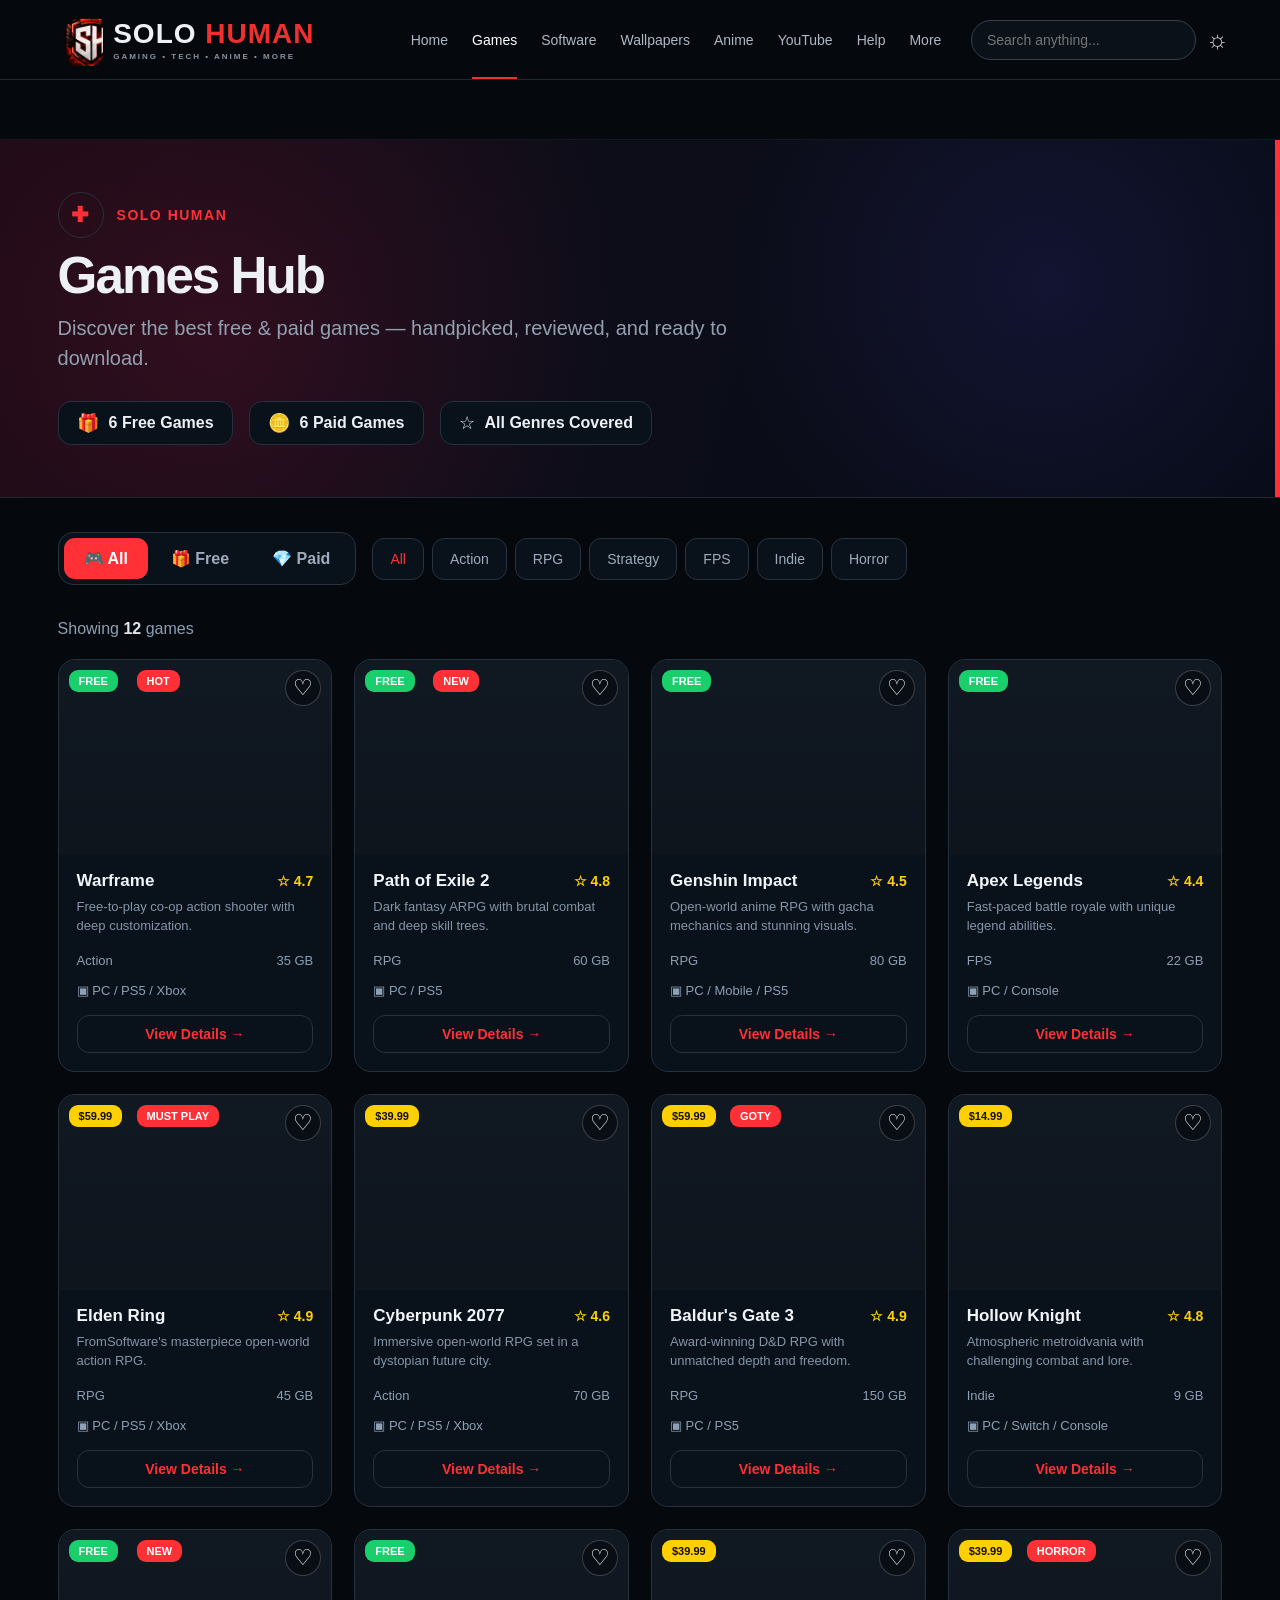
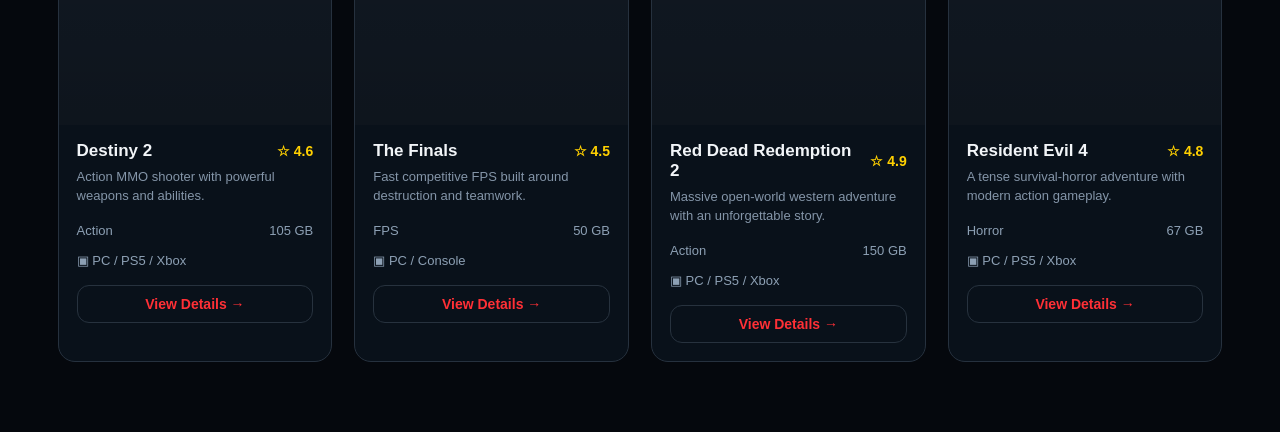
==== commit 30800103: "Add files via upload" ====
(no text change in the page or its own stylesheets)
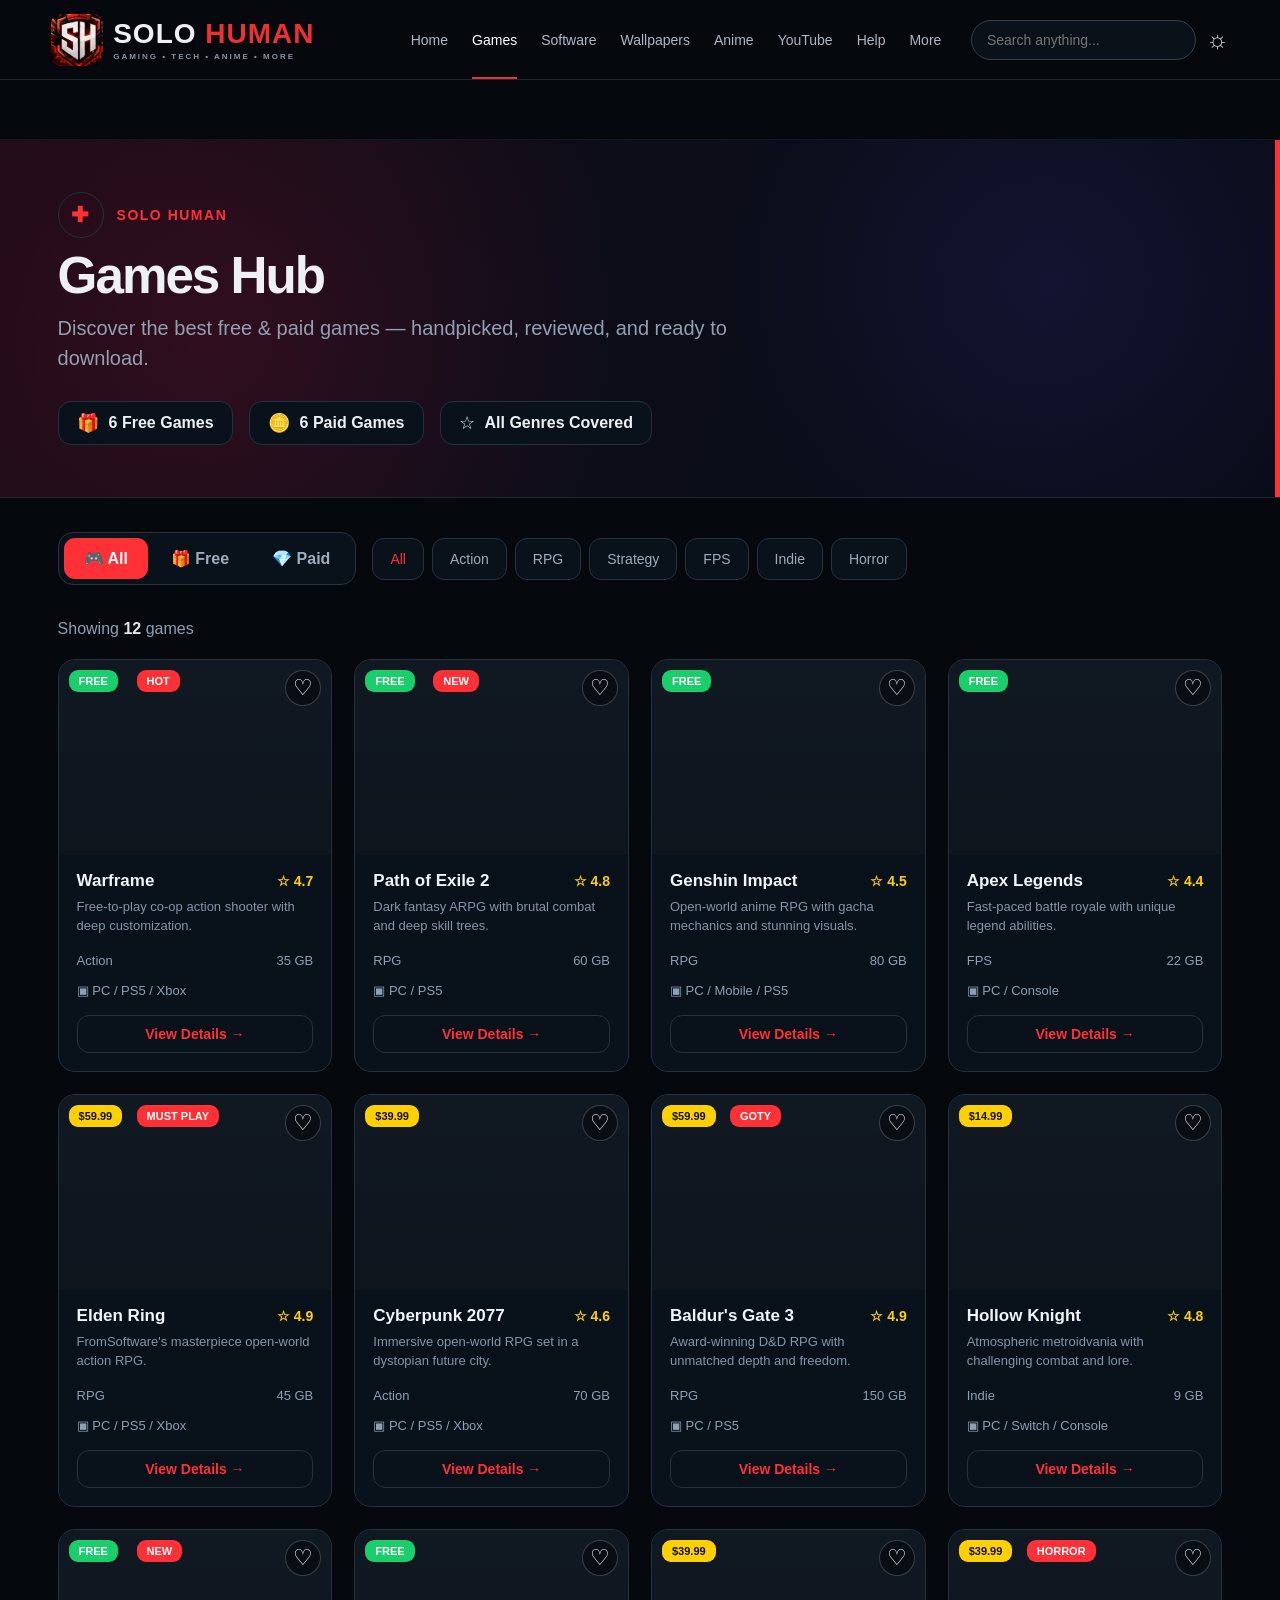
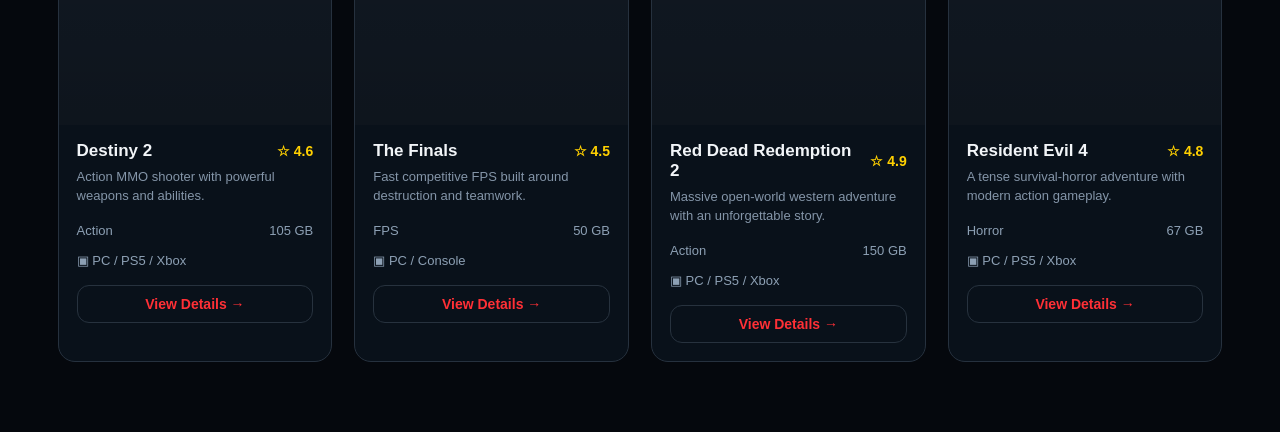
==== commit 566c3197: "Add files via upload" ====
--- a/games.html
+++ b/games.html
@@ -72,7 +72,7 @@
 <body>
 <header class="games-nav">
 <a class="games-brand" href="index.html"><img src="sh-logo.png" alt="SH"><span>SOLO <i>HUMAN</i><small>GAMING • TECH • ANIME • MORE</small></span></a>
-<nav><a href="index.html">Home</a><a class="active" href="games.html">Games</a><a href="index.html#software">Software</a><a href="index.html#wallpapers">Wallpapers</a><a href="index.html#anime">Anime</a><a href="index.html#youtube">YouTube</a><a href="index.html#support">Help</a><a href="index.html#more">More</a></nav>
+<nav><a href="index.html">Home</a><a class="active" href="games.html">Games</a><a href="software.html">Software</a><a href="index.html#wallpapers">Wallpapers</a><a href="index.html#anime">Anime</a><a href="index.html#youtube">YouTube</a><a href="index.html#support">Help</a><a href="index.html#more">More</a></nav>
 <div class="games-actions"><input placeholder="Search anything..."><span>☼</span></div>
 </header>
 <div class="games-spacer"></div>
